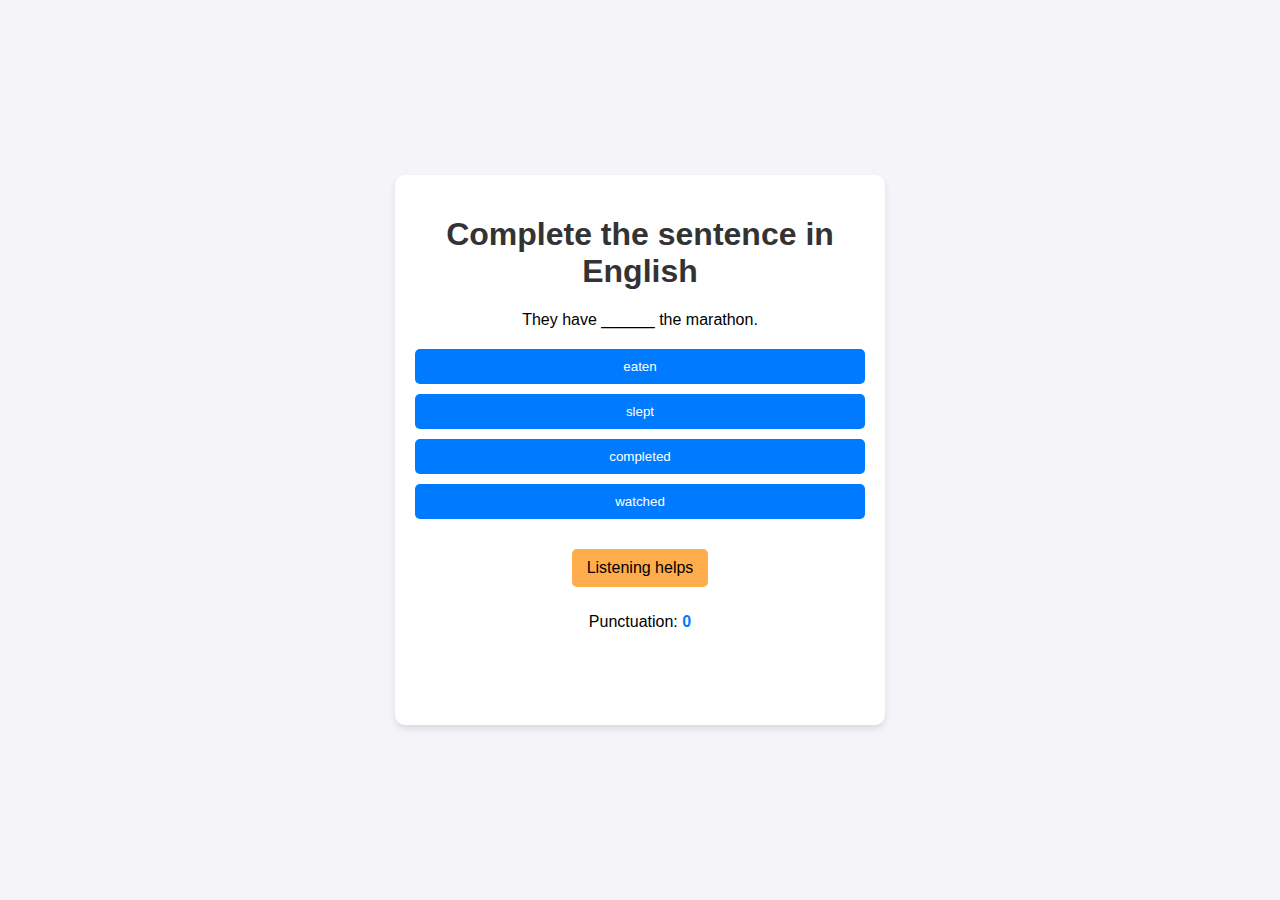
==== index.html @ 7c40ebff "first commit" ====
<!DOCTYPE html>
<html lang="en">
<head>
    <meta charset="UTF-8">
    <meta name="viewport" content="width=device-width, initial-scale=1.0">
    <title>Juego de Presente Perfecto</title>
    <link rel="stylesheet" href="styles.css">
</head>
<body>
    <div class="game-container">
        <h1>Complete the sentence in English</h1>
        <p id="sentence">I have ______ a book.</p>
        <audio id="audio"></audio>
        <div class="options">
            <button class="option" onclick="checkAnswer(this)" data-correct="false">read</button>
            <button class="option" onclick="checkAnswer(this)" data-correct="true">written</button>
            <button class="option" onclick="checkAnswer(this)" data-correct="false">sang</button>
            <button class="option" onclick="checkAnswer(this)" data-correct="false">danced</button>
        </div>
        <p id="feedback"></p>
        <button id="hint-btn" onclick="playAudio()">Listening helps</button>
        <p id="feedback1">Punctuation: <span id="score">0</span></p>
        <button id="reset-btn" onclick="resetGame()">Try again</button>
    </div>
    <script src="script.js"></script>
</body>
</html>
---- styles.css ----
body {
    font-family: Arial, sans-serif;
    background-color: #f4f4f9;
    margin: 0;
    padding: 0;
    display: flex;
    justify-content: center;
    align-items: center;
    height: 100vh;
}

.game-container {
    background: #ffffff;
    padding: 20px;
    border-radius: 10px;
    box-shadow: 0 4px 6px rgba(0, 0, 0, 0.1);
    text-align: center;
    width: 80%;
    max-width: 450px;
}

h1 {
    color: #333;
}

.options {
    display: flex;
    flex-direction: column;
    gap: 10px;
    margin: 20px 0;
}

.option {
    background-color: #007bff;
    color: #fff;
    border: none;
    padding: 10px 15px;
    border-radius: 5px;
    cursor: pointer;
    transition: background-color 0.3s ease;
}

.option:hover {
    background-color: #0056b3;
}

#feedback {
    font-size: 1.2em;
    margin: 10px 0;
}

#score {
    font-weight: bold;
    color: #007bff;
}

#hint-btn {
    background-color: #ff8b07b7;
    color: #000;
    border: none;
    padding: 10px 15px;
    border-radius: 5px;
    cursor: pointer;
    margin: 10px 0;
    font-size: 16px;
    transition: background-color 0.3s ease;
}

#hint-btn:hover {
    background-color: #ff8b07;
}

#reset-btn {
    background-color: #000000cf;
    color: #fff;
    border: none;
    padding: 10px 15px;
    border-radius: 5px;
    cursor: pointer;
    margin: 10px 0;
    font-size: 16px;
    transition: background-color 0.3s ease;
}

#reset-btn:hover {
    background-color: #000000;
}

#reset-btn {
    visibility: hidden;
}
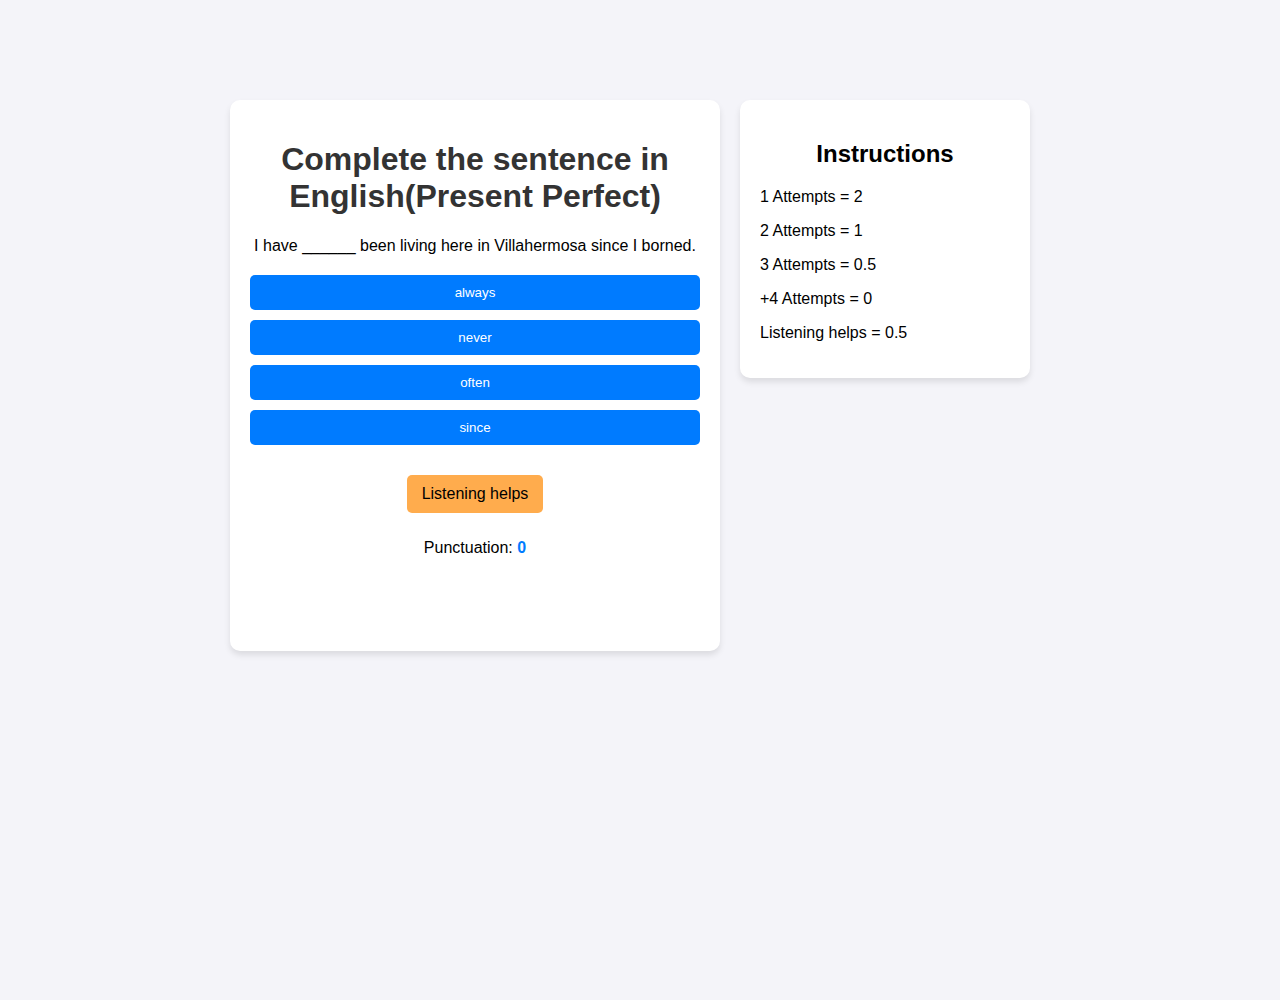
==== commit 465f6815: "Añadir preguntas de Present Perfect con tipos mixtos y opciones incorrectas variadas" ====
--- a/index.html
+++ b/index.html
@@ -8,8 +8,8 @@
 </head>
 <body>
     <div class="game-container">
-        <h1>Complete the sentence in English</h1>
-        <p id="sentence">I have ______ a book.</p>
+        <h1>Complete the sentence in English(Present Perfect)</h1>
+        <p id="sentence">I have ______ a book</p>
         <audio id="audio"></audio>
         <div class="options">
             <button class="option" onclick="checkAnswer(this)" data-correct="false">read</button>
@@ -22,6 +22,15 @@
         <p id="feedback1">Punctuation: <span id="score">0</span></p>
         <button id="reset-btn" onclick="resetGame()">Try again</button>
     </div>
+    
+    <div class="instructions-container">
+        <h2>Instructions</h2>
+        <p>1 Attempts = 2</p>
+        <p>2 Attempts = 1</p>
+        <p>3 Attempts = 0.5</p>
+        <p>+4 Attempts = 0</p>
+        <p>Listening helps = 0.5</p>        
+    </div>
     <script src="script.js"></script>
 </body>
 </html>
--- a/styles.css
+++ b/styles.css
@@ -5,7 +5,8 @@
     padding: 0;
     display: flex;
     justify-content: center;
-    align-items: center;
+    align-items: flex-start;
+    margin-top: 100px;
     height: 100vh;
 }
 
@@ -17,6 +18,22 @@
     text-align: center;
     width: 80%;
     max-width: 450px;
+}
+
+.instructions-container {
+    background: #ffffff;
+    top: 0;
+    padding: 20px;
+    margin: 0px 20px;
+    border-radius: 10px;
+    box-shadow: 0 4px 6px rgba(0, 0, 0, 0.1);
+    text-align: left;
+    width: 80%;
+    max-width: 250px;
+}
+
+h2 {
+    text-align: center;
 }
 
 h1 {
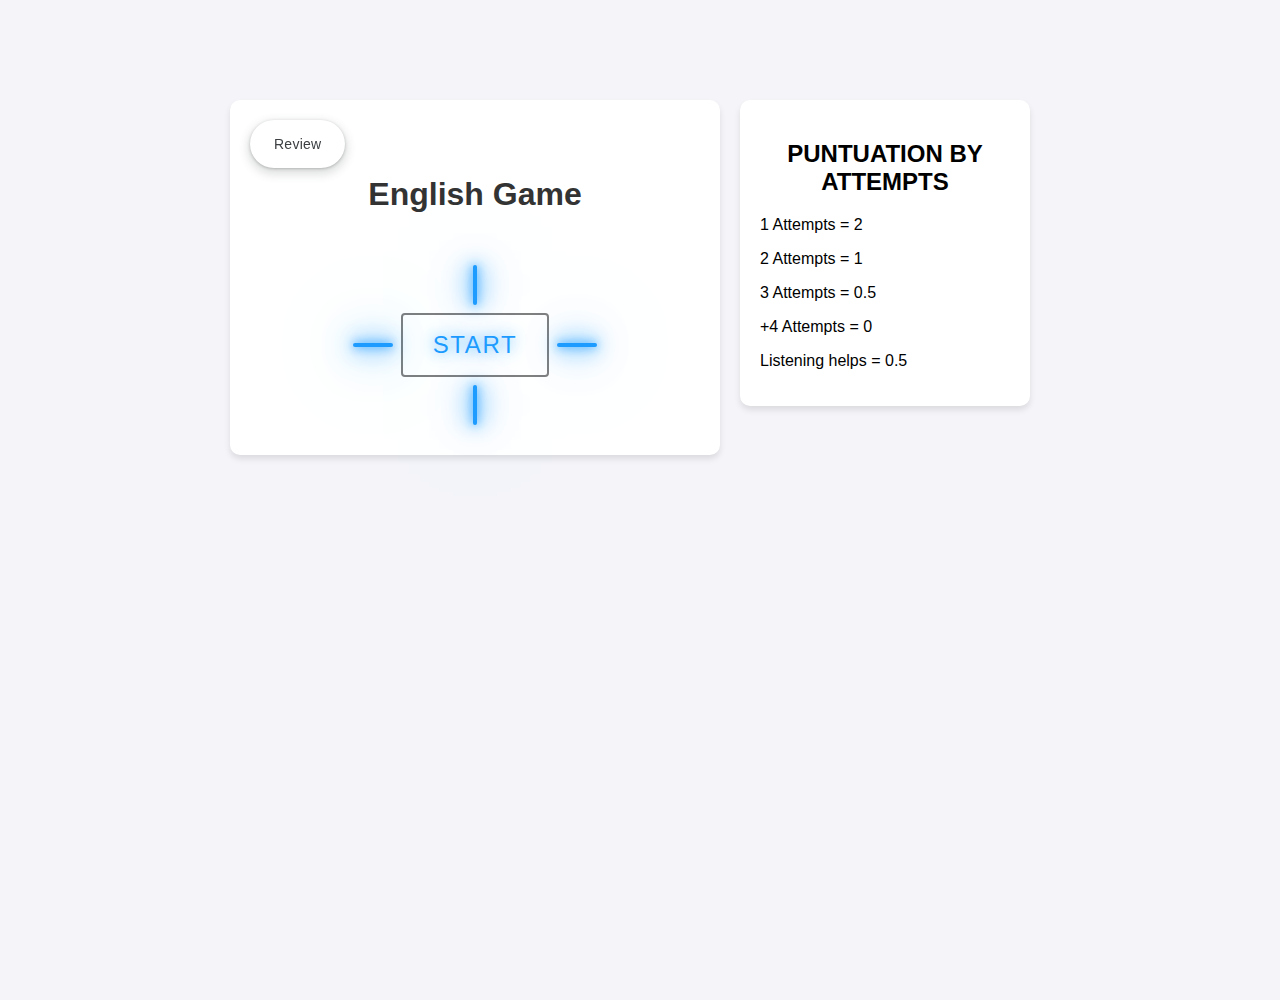
==== commit 9890b09b: "se añadio parte de repaso de verbos y readme.md" ====
--- a/index.html
+++ b/index.html
@@ -7,11 +7,26 @@
     <link rel="stylesheet" href="styles.css">
 </head>
 <body>
-    <div class="game-container">
+    <div class="game-container" id="home-page">
+        <button class="button-17" role="button" onclick="window.location.href='flashcard.html';"> Review</button>
+        <h1 id="t" class="t">English Game</h1>
+        <!-- HTML !-->
+    <!-- HTML !-->
+        <div class="container" id="startButton">
+            <a class="button" href="#" style="--color:#1e9bff;">
+              <span></span>
+              <span></span>
+              <span></span>
+              <span></span>
+              Start
+            </a>
+          </div>
+    </div>
+    <div class="game-container" style="display:none;" id="gameArea">
         <h1>Complete the sentence in English(Present Perfect)</h1>
         <p id="sentence">I have ______ a book</p>
         <audio id="audio"></audio>
-        <div class="options">
+        <div class="options" id="options">
             <button class="option" onclick="checkAnswer(this)" data-correct="false">read</button>
             <button class="option" onclick="checkAnswer(this)" data-correct="true">written</button>
             <button class="option" onclick="checkAnswer(this)" data-correct="false">sang</button>
@@ -19,12 +34,12 @@
         </div>
         <p id="feedback"></p>
         <button id="hint-btn" onclick="playAudio()">Listening helps</button>
-        <p id="feedback1">Punctuation: <span id="score">0</span></p>
+        <p id="feedback1">Score: <span id="score">0</span></p>
         <button id="reset-btn" onclick="resetGame()">Try again</button>
     </div>
     
     <div class="instructions-container">
-        <h2>Instructions</h2>
+        <h2>PUNTUATION BY ATTEMPTS</h2>
         <p>1 Attempts = 2</p>
         <p>2 Attempts = 1</p>
         <p>3 Attempts = 0.5</p>
--- a/styles.css
+++ b/styles.css
@@ -106,3 +106,212 @@
 #reset-btn {
     visibility: hidden;
 }
+
+
+.container {
+    width: 100%;
+    min-height: 20vh;
+    display: flex;
+    justify-content: center;
+    align-items: center;
+    flex-wrap: wrap;
+    gap: 120px;
+  }
+  
+  .button {
+    position: relative;
+    padding: 16px 30px;
+    font-size: 1.5rem;
+    color: var(--color);
+    border: 2px solid rgba(0, 0, 0, 0.5);
+    border-radius: 4px;
+    text-shadow: 0 0 15px var(--color);
+    text-decoration: none;
+    text-transform: uppercase;
+    letter-spacing: 0.1rem;
+    transition: 0.5s;
+    z-index: 1;
+  }
+  
+  .button:hover {
+    color: #fff;
+    border: 2px solid rgba(0, 0, 0, 0);
+    box-shadow: 0 0 0px var(--color);
+  }
+  
+  .button::before {
+    content: '';
+    position: absolute;
+    top: 0;
+    left: 0;
+    width: 100%;
+    height: 100%;
+    background: var(--color);
+    z-index: -1;
+    transform: scale(0);
+    transition: 0.5s;
+  }
+  
+  .button:hover::before {
+    transform: scale(1);
+    transition-delay: 0.5s;
+    box-shadow: 0 0 10px var(--color),
+      0 0 30px var(--color),
+      0 0 60px var(--color);
+  }
+  
+  .button span {
+    position: absolute;
+    background: var(--color);
+    pointer-events: none;
+    border-radius: 2px;
+    box-shadow: 0 0 10px var(--color),
+      0 0 20px var(--color),
+      0 0 30px var(--color),
+      0 0 50px var(--color),
+      0 0 100px var(--color);
+    transition: 0.5s ease-in-out;
+    transition-delay: 0.25s;
+  }
+  
+  .button:hover span {
+    opacity: 0;
+    transition-delay: 0s;
+  }
+  
+  .button span:nth-child(1),
+  .button span:nth-child(3) {
+    width: 40px;
+    height: 4px;
+  }
+  
+  .button:hover span:nth-child(1),
+  .button:hover span:nth-child(3) {
+    transform: translateX(0);
+  }
+  
+  .button span:nth-child(2),
+  .button span:nth-child(4) {
+    width: 4px;
+    height: 40px;
+  }
+  
+  .button:hover span:nth-child(1),
+  .button:hover span:nth-child(3) {
+    transform: translateY(0);
+  }
+  
+  .button span:nth-child(1) {
+    top: calc(50% - 2px);
+    left: -50px;
+    transform-origin: left;
+  }
+  
+  .button:hover span:nth-child(1) {
+    left: 50%;
+  }
+  
+  .button span:nth-child(3) {
+    top: calc(50% - 2px);
+    right: -50px;
+    transform-origin: right;
+  }
+  
+  .button:hover span:nth-child(3) {
+    right: 50%;
+  }
+  
+  .button span:nth-child(2) {
+    left: calc(50% - 2px);
+    top: -50px;
+    transform-origin: top;
+  }
+  
+  .button:hover span:nth-child(2) {
+    top: 50%;
+  }
+  
+  .button span:nth-child(4) {
+    left: calc(50% - 2px);
+    bottom: -50px;
+    transform-origin: bottom;
+  }
+  
+  .button:hover span:nth-child(4 ) {
+    bottom: 50%;
+  }
+
+  .button-17 {
+    align-items: center;
+    appearance: none;
+    background-color: #fff;
+    border-radius: 24px;
+    border-style: none;
+    box-shadow: rgba(0, 0, 0, .2) 0 3px 5px -1px,rgba(0, 0, 0, .14) 0 6px 10px 0,rgba(0, 0, 0, .12) 0 1px 18px 0;
+    box-sizing: border-box;
+    color: #3c4043;
+    cursor: pointer;
+    display: inline-flex;
+    fill: currentcolor;
+    font-family: "Google Sans",Roboto,Arial,sans-serif;
+    font-size: 14px;
+    font-weight: 500;
+    height: 48px;
+    justify-content: center;
+    letter-spacing: .25px;
+    line-height: normal;
+    max-width: 100%;
+    overflow: visible;
+    padding: 2px 24px;
+    position: relative;
+    text-align: center;
+    text-transform: none;
+    transition: box-shadow 280ms cubic-bezier(.4, 0, .2, 1),opacity 15ms linear 30ms,transform 270ms cubic-bezier(0, 0, .2, 1) 0ms;
+    user-select: none;
+    -webkit-user-select: none;
+    touch-action: manipulation;
+    width: auto;
+    will-change: transform,opacity;
+    z-index: 0;
+    float: left;
+  }
+  
+  .button-17:hover {
+    background: #F6F9FE;
+    color: #174ea6;
+  }
+  
+  .button-17:active {
+    box-shadow: 0 4px 4px 0 rgb(60 64 67 / 30%), 0 8px 12px 6px rgb(60 64 67 / 15%);
+    outline: none;
+  }
+  
+  .button-17:focus {
+    outline: none;
+    border: 2px solid #4285f4;
+  }
+  
+  .button-17:not(:disabled) {
+    box-shadow: rgba(60, 64, 67, .3) 0 1px 3px 0, rgba(60, 64, 67, .15) 0 4px 8px 3px;
+  }
+  
+  .button-17:not(:disabled):hover {
+    box-shadow: rgba(60, 64, 67, .3) 0 2px 3px 0, rgba(60, 64, 67, .15) 0 6px 10px 4px;
+  }
+  
+  .button-17:not(:disabled):focus {
+    box-shadow: rgba(60, 64, 67, .3) 0 1px 3px 0, rgba(60, 64, 67, .15) 0 4px 8px 3px;
+  }
+  
+  .button-17:not(:disabled):active {
+    box-shadow: rgba(60, 64, 67, .3) 0 4px 4px 0, rgba(60, 64, 67, .15) 0 8px 12px 6px;
+  }
+  
+  .button-17:disabled {
+    box-shadow: rgba(60, 64, 67, .3) 0 1px 3px 0, rgba(60, 64, 67, .15) 0 4px 8px 3px;
+  }
+
+  .t{
+    padding-top: 35px;
+    padding-bottom: 20px;
+  }